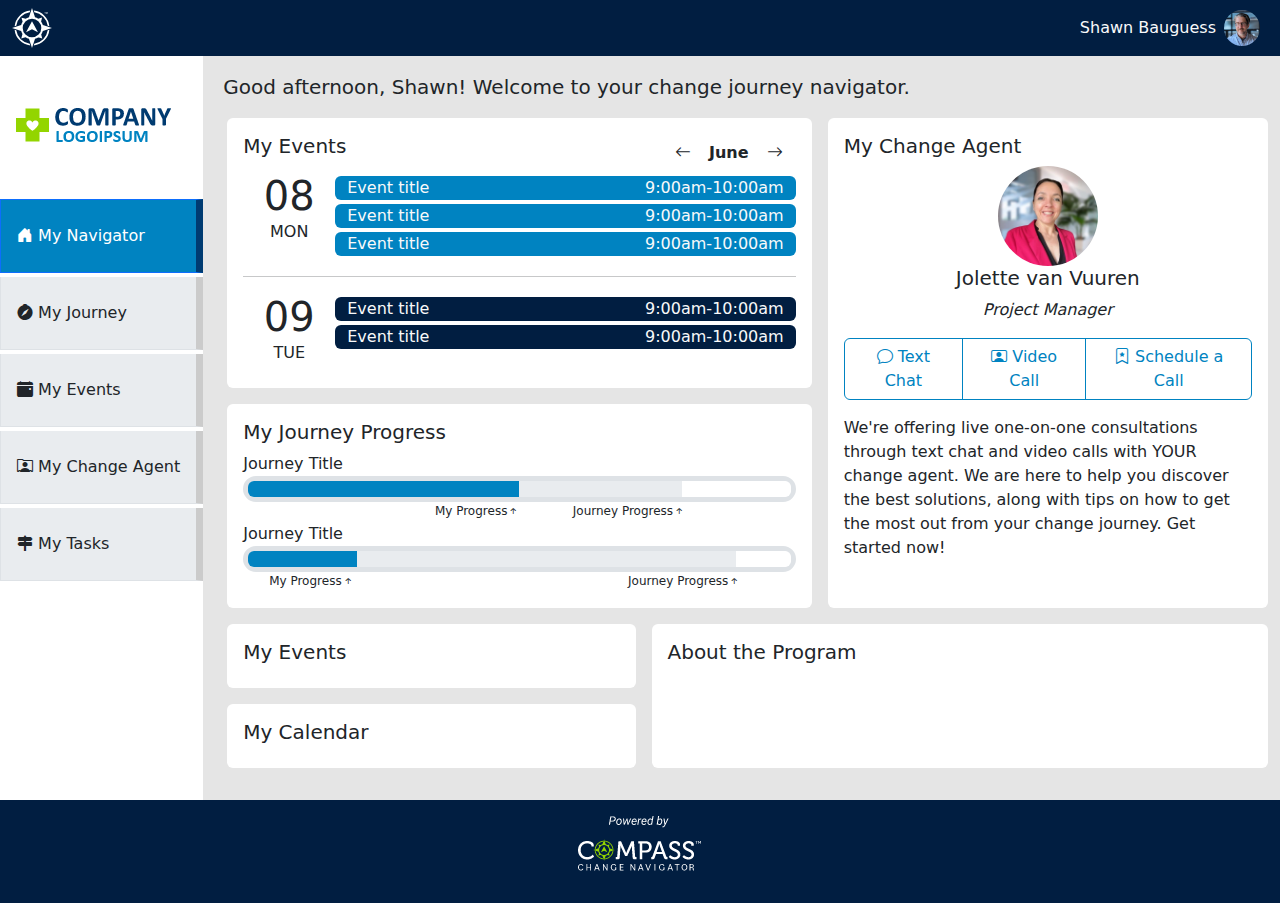
==== index.html @ f13cdc97 "Initial commit" ====
<!doctype html>
<html lang="en" data-bs-theme="auto">

<head>
  <meta charset="utf-8">
  <meta name="viewport" content="width=device-width, initial-scale=1">
  <meta name="description" content="">
  <meta name="author" content="Mark Otto, Jacob Thornton, and Bootstrap contributors">
  <meta name="generator" content="Hugo 0.118.2">
  <title>Compass Discovery</title>
  <link href="css/bootstrap.css" rel="stylesheet">
  <link rel="stylesheet" href="css/bootstrap-icons-1.11.1/bootstrap-icons.css">
  <link href="css/Overrides.css" rel="stylesheet">
  <link href="css/Compass.css" rel="stylesheet">

</head>
<main>

  <body>
    <!-- This is the START of the Header and left menu-->
    <nav class="navbar navbar-expand-lg navbar-dark  compass-header" aria-label="Fifth navbar example">
      <div class="container-fluid">
        <div><a class="navbar-brand" href="#"><img src="Images/CompassLogo.svg" height="40px"></span></a>
          <a href="#" data-bs-target="#sidebar" data-bs-toggle="collapse"
            class="border rounded-3 p-1 text-decoration-none text-light  d-lg-none d-inline"><i
              class="bi bi-list bi-lg py-2 p-1"></i> Menu</a>
        </div>

        <div class="dropdown">
          <a href="#" class="d-flex align-items-center text-decoration-none text-light" data-bs-toggle="dropdown"
            aria-expanded="false">
            Shawn Bauguess <img src="Images/Placeholders/Profile1.jpg" alt="" width="36" height="36"
              class="rounded-circle mx-2 ">
          </a>
          <ul class="dropdown-menu text-small shadow dropdown-menu-lg-end">
            <li><a class="dropdown-item" href="#">New project...</a></li>
            <li><a class="dropdown-item" href="#">Settings</a></li>
            <li><a class="dropdown-item" href="#">Profile</a></li>
            <li>
              <hr class="dropdown-divider">
            </li>
            <li><a class="dropdown-item" href="#">Sign out</a></li>
          </ul>
        </div>

      </div>
    </nav>
    </div>
    <div class="container-fluid">
      <div class="row flex-nowrap">
        <div class="col-auto px-0">
          <div id="sidebar" class="collapse collapse-horizontal show border-0 collapseExample">
            <div id="sidebar-nav" class="list-group border-0 rounded-0 text-sm-start">
              <a href="/" class="d-flex align-items-center link-body-emphasis text-decoration-none">
                <span class="fs-5 px-3 py-5 mt-1"><img src="Images/Placeholders/Logo Placeholder.png"></span>
              </a>
              <a href="#" class="active list-group-item d-inline-block text-truncate compass-leftnav mt-1 py-4"
                data-bs-parent="#sidebar"><i class="bi bi-house-door-fill"></i> <span>My Navigator</span> </a>
              <a href="#" class="list-group-item d-inline-block text-truncate compass-leftnav mt-1 py-4"
                data-bs-parent="#sidebar"><i class="bi bi-compass-fill"></i> <span>My Journey</span></a>
              <a href="#" class="list-group-item d-inline-block text-truncate compass-leftnav mt-1 py-4"
                data-bs-parent="#sidebar"><i class="bi bi-calendar-event-fill"></i> <span>My Events</span></a>
              <a href="#" class="list-group-item d-inline-block text-truncate compass-leftnav mt-1 py-4"
                data-bs-parent="#sidebar"><i class="bi bi-person-rolodex"></i> <span>My Change Agent</span></a>
              <a href="#" class="list-group-item d-inline-block text-truncate compass-leftnav mt-1 py-4"
                data-bs-parent="#sidebar"><i class="bi bi-signpost-2-fill"></i> <span>My Tasks</span></a>
            </div>
          </div>
        </div>
        <main class="col ps-md-2 py-3 compass-bg-body-darkgray">
          <div class="container-fluid">
            <div class="row">
              <!-- Opening message-->
              <div class="col-12">
                <p class="lead">Good afternoon, <strong>Shawn!</strong> Welcome to your change journey navigator.</p>
              </div>
            </div>
            <div class="row mb-lg-3">
              <div class="col-lg-7 m-0 p-0">
                <div class="card mx-3 mb-3 border-0">
                  <div class="card-body">
                    <div class="row">
                      <div class="col-6">
                        <h5 class="card-title">My Events</h5>
                      </div>
                      <div class="col-6 justify-content-end text-end">
                        <div class="cal-month">
                          <button class="btn cal-btn" type="button">
                            <i class="bi bi-arrow-left"></i>
                          </button>
                          <strong class="cal-month-name">June</strong>
                          <select class="form-select cal-month-name d-none">
                            <option value="January">January</option>
                            <option value="February">February</option>
                            <option value="March">March</option>
                            <option value="April">April</option>
                            <option value="May">May</option>
                            <option selected="" value="June">June</option>
                            <option value="July">July</option>
                            <option value="August">August</option>
                            <option value="September">September</option>
                            <option value="October">October</option>
                            <option value="November">November</option>
                            <option value="December">December</option>
                          </select>
                          <button class="btn cal-btn" type="button">
                            <i class="bi bi-arrow-right"></i>
                          </button>
                        </div>
                      </div>
                    </div>
                    <div style="height: 200px;" data-bs-spy="scroll" data-bs-target="#navbar-example2"
                      data-bs-root-margin="0px 0px -40%" data-bs-smooth-scroll="true" class=" w-100 m-0 overflow-auto"
                      tabindex="0">
                      <div class="container-fluid m-0 p-0"></div>
                      <div class="row m-0 p-0">
                        <div class="col-2 text-center"><span class="display-6">08</span><br>MON</div>
                        <div class="col-10">
                          <div class="row rounded bg-primary text-light justify-content-between my-1">
                            <div class="col-sm-6">Event title</div>
                            <div class="col-sm-6 text-end">9:00am-10:00am</div>
                          </div>
                          <div class="row rounded bg-primary text-light justify-content-between my-1">
                            <div class="col-sm-6">Event title</div>
                            <div class="col-sm-6 text-end">9:00am-10:00am</div>
                          </div>
                          <div class="row rounded bg-primary text-light justify-content-between my-1">
                            <div class="col-sm-6">Event title</div>
                            <div class="col-sm-6 text-end">9:00am-10:00am</div>
                          </div>
                        </div>
                      </div>
                      <hr>
                      <div class="row row m-0 p-0">
                        <div class="col-2 text-center"><span class="display-6">09</span><br>TUE</div>
                        <div class="col-10">
                          <div class="row rounded bg-secondary text-light justify-content-between my-1">
                            <div class="col-sm-6">Event title</div>
                            <div class="col-sm-6 text-end">9:00am-10:00am</div>
                          </div>
                          <div class="row rounded bg-secondary text-light justify-content-between my-1">
                            <div class="col-sm-6">Event title</div>
                            <div class="col-sm-6 text-end">9:00am-10:00am</div>
                          </div>
                        </div>
                      </div>
                      <hr>
                      <div class="row m-0 p-0">
                        <div class="col-2 text-center"><span class="display-6">10</span><br>WED</div>
                        <div class="col-10">
                          <div class="row rounded bg-secondary text-light justify-content-between my-1">
                            <div class="col-sm-6">Event title</div>
                            <div class="col-sm-6 text-end">9:00am-10:00am</div>
                          </div>
                          <div class="row rounded bg-secondary text-light justify-content-between my-1">
                            <div class="col-sm-6">Event title</div>
                            <div class="col-sm-6 text-end">9:00am-10:00am</div>
                          </div>
                        </div>
                      </div>
                    </div>
                  </div>
                </div>
                <div class="card mx-3 border-0 ">
                  <div class="card-body ">
                    <h5>My Journey Progress</h5>
                    <h7>Journey Title</h7>
                    <div class="rounded-pill border border-5">
                      <div class="progress-stacked bg-body">
                        <div class="progress" role="progressbar" aria-label="Segment one" aria-valuenow="15"
                          aria-valuemin="0" aria-valuemax="100" style="width: 50%">
                          <div class="progress-bar bg-primary"></div>
                        </div>
                        <div class="progress" role="progressbar" aria-label="Segment two" aria-valuenow="30"
                          aria-valuemin="0" aria-valuemax="100" style="width: 30%">
                          <div class="progress-bar bg-body-secondary"></div>
                        </div>
                      </div>
                    </div>
                    <div class="progress-stacked bg-body mb-1">
                      <div class="text-end bg-body-primary" role="progressbar" aria-label="Segment one"
                        aria-valuenow="15" aria-valuemin="0" aria-valuemax="100" style="width: 50%">
                        <div class="">My Progress<i class="bi bi-arrow-up-short"></i></div>
                      </div>
                      <div class="text-end bg-body-primary" role="progressbar" aria-label="Segment two"
                        aria-valuenow="30" aria-valuemin="0" aria-valuemax="100" style="width: 30%">
                        <div class="">Journey Progress<i class="bi bi-arrow-up-short"></i></div>
                      </div>
                    </div>
                    <h7>Journey Title</h7>
                    <div class="rounded-pill border border-5">
                      <div class="progress-stacked bg-body">
                        <div class="progress" role="progressbar" aria-label="Segment one" aria-valuenow="15"
                          aria-valuemin="0" aria-valuemax="100" style="width: 20%">
                          <div class="progress-bar bg-primary"></div>
                        </div>
                        <div class="progress" role="progressbar" aria-label="Segment two" aria-valuenow="30"
                          aria-valuemin="0" aria-valuemax="100" style="width: 70%">
                          <div class="progress-bar bg-body-secondary"></div>
                        </div>
                      </div>
                    </div>
                    <div class="progress-stacked bg-body mb-1">
                      <div class="text-end bg-body-primary" role="progressbar" aria-label="Segment one"
                        aria-valuenow="15" aria-valuemin="0" aria-valuemax="100" style="width: 20%">
                        <div class="">My Progress<i class="bi bi-arrow-up-short"></i></div>
                      </div>
                      <div class="text-end bg-body-primary" role="progressbar" aria-label="Segment two"
                        aria-valuenow="30" aria-valuemin="0" aria-valuemax="100" style="width: 70%">
                        <div class="">Journey Progress<i class="bi bi-arrow-up-short"></i></div>
                      </div>
                    </div>
                  </div>
                </div>
              </div>
              <div class="col-lg-5 p-3 p-lg-0">
                <div class="card border-0 h-100">
                  <div class="card-body">
                    <h5>My Change Agent</h5>
                    <div class="text-center">
                      <img src="Images/Placeholders/Profile3.jpg" alt="mdo"
                        class="rounded-circle compass-role-img text-center"><br>
                      <h5>Jolette van Vuuren</h5>
                      <h7><em>Project Manager</em></h7><br>

                      <div class="btn-group my-3" role="group" aria-label="Basicoutlined">
                        <button type="button" class="btn btn-outline-primary"><i class="bi bi-chat"></i> Text
                          Chat</button>
                        <button type="button" class="btn btn-outline-primary"><i class="bi bi-person-video"></i> Video
                          Call</button>
                        <button type="button" class="btn btn-outline-primary"><i class="bi bi-bookmark-star"></i>
                          Schedule a Call</button>
                      </div>
                      <p class="text-start">We're offering live one-on-one consultations through text chat and video
                        calls with YOUR change agent. We are here to help you discover the best solutions, along with
                        tips on how to get the most out from your change journey. Get started now!</p>
                    </div>
                  </div>
                </div>
              </div>
            </div>
            <div class="row mb-3">
              <div class="col-lg-5 m-0 p-0">
                <div class="card mx-3 mb-3 border-0">
                  <div class="card-body">
                    <h5 class="card-title">My Events</h5>
                    
                   
                  </div>
                </div>
                <div class="card mx-3 border-0 ">
                  <div class="card-body ">
                    <h5>My Calendar</h5>
                   
                  </div>
                </div>
              </div>
              <div class="col-lg-7 p-3 p-lg-0">
                <div class="card border-0 h-100">
                  <div class="card-body">
                    <h5>About the Program</h5>
                    
                    </div>
                  </div>
                </div>
              </div>
            </div>
          </div>
        </main>
      </div>
    </div>



    <!-- This is the START of the Footer-->
    <footer class="d-flex flex-wrap justify-content-between align-items-center py-3 compass-footer  ">
      <p class="col-4 mb-0 "> </p>

      <a href="/"
        class="col-4 d-flex align-items-center justify-content-center mb-3 mb-0 me-auto link-body-emphasis text-decoration-none">
        <img src="Images/FooterLogo.png" alt="">
      </a>


    </footer>



    <script src="js/bootstrap.bundle.min.js"></script>
</main>
</body>
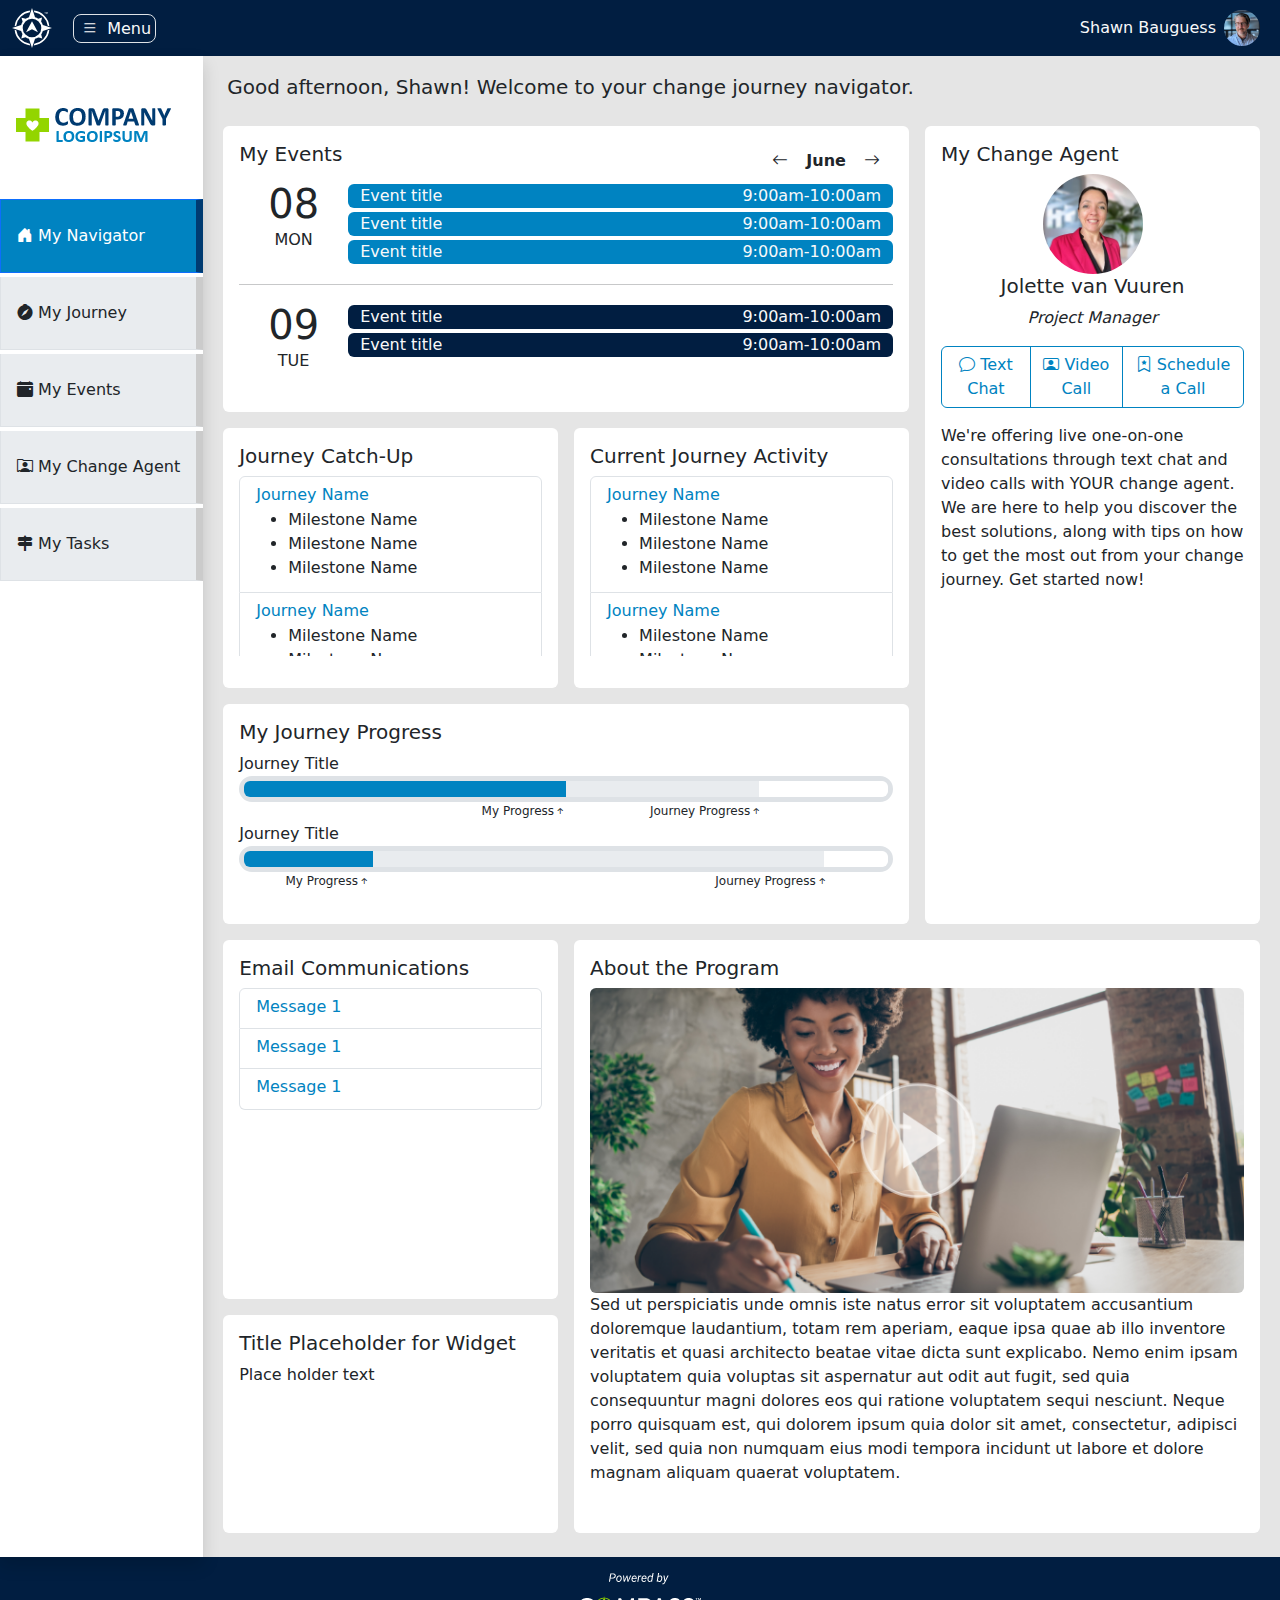
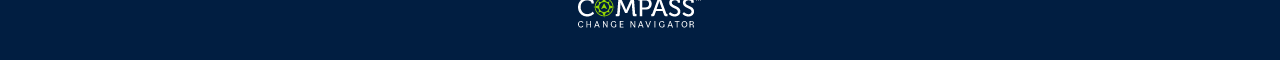
==== commit 403eec4d: "Lots of changes to the layout" ====
--- a/index.html
+++ b/index.html
@@ -22,7 +22,7 @@
       <div class="container-fluid">
         <div><a class="navbar-brand" href="#"><img src="Images/CompassLogo.svg" height="40px"></span></a>
           <a href="#" data-bs-target="#sidebar" data-bs-toggle="collapse"
-            class="border rounded-3 p-1 text-decoration-none text-light  d-lg-none d-inline"><i
+            class="border rounded-3 p-1 text-decoration-none text-light   d-inline"><i
               class="bi bi-list bi-lg py-2 p-1"></i> Menu</a>
         </div>
 
@@ -46,10 +46,10 @@
       </div>
     </nav>
     </div>
-    <div class="container-fluid">
+    <div class="container-fluid ">
       <div class="row flex-nowrap">
-        <div class="col-auto px-0">
-          <div id="sidebar" class="collapse collapse-horizontal show border-0 collapseExample">
+        <div class="col-auto px-0 shadow z-3">
+          <div id="sidebar" class=" collapse collapse-horizontal show border-0 collapseLeft ">
             <div id="sidebar-nav" class="list-group border-0 rounded-0 text-sm-start">
               <a href="/" class="d-flex align-items-center link-body-emphasis text-decoration-none">
                 <span class="fs-5 px-3 py-5 mt-1"><img src="Images/Placeholders/Logo Placeholder.png"></span>
@@ -67,7 +67,7 @@
             </div>
           </div>
         </div>
-        <main class="col ps-md-2 py-3 compass-bg-body-darkgray">
+        <main class="col py-3 compass-bg-body-darkgray">
           <div class="container-fluid">
             <div class="row">
               <!-- Opening message-->
@@ -75,217 +75,369 @@
                 <p class="lead">Good afternoon, <strong>Shawn!</strong> Welcome to your change journey navigator.</p>
               </div>
             </div>
-            <div class="row mb-lg-3">
-              <div class="col-lg-7 m-0 p-0">
-                <div class="card mx-3 mb-3 border-0">
-                  <div class="card-body">
-                    <div class="row">
-                      <div class="col-6">
-                        <h5 class="card-title">My Events</h5>
-                      </div>
-                      <div class="col-6 justify-content-end text-end">
-                        <div class="cal-month">
-                          <button class="btn cal-btn" type="button">
-                            <i class="bi bi-arrow-left"></i>
-                          </button>
-                          <strong class="cal-month-name">June</strong>
-                          <select class="form-select cal-month-name d-none">
-                            <option value="January">January</option>
-                            <option value="February">February</option>
-                            <option value="March">March</option>
-                            <option value="April">April</option>
-                            <option value="May">May</option>
-                            <option selected="" value="June">June</option>
-                            <option value="July">July</option>
-                            <option value="August">August</option>
-                            <option value="September">September</option>
-                            <option value="October">October</option>
-                            <option value="November">November</option>
-                            <option value="December">December</option>
-                          </select>
-                          <button class="btn cal-btn" type="button">
-                            <i class="bi bi-arrow-right"></i>
-                          </button>
-                        </div>
-                      </div>
-                    </div>
-                    <div style="height: 200px;" data-bs-spy="scroll" data-bs-target="#navbar-example2"
-                      data-bs-root-margin="0px 0px -40%" data-bs-smooth-scroll="true" class=" w-100 m-0 overflow-auto"
-                      tabindex="0">
-                      <div class="container-fluid m-0 p-0"></div>
-                      <div class="row m-0 p-0">
-                        <div class="col-2 text-center"><span class="display-6">08</span><br>MON</div>
-                        <div class="col-10">
-                          <div class="row rounded bg-primary text-light justify-content-between my-1">
-                            <div class="col-sm-6">Event title</div>
-                            <div class="col-sm-6 text-end">9:00am-10:00am</div>
-                          </div>
-                          <div class="row rounded bg-primary text-light justify-content-between my-1">
-                            <div class="col-sm-6">Event title</div>
-                            <div class="col-sm-6 text-end">9:00am-10:00am</div>
-                          </div>
-                          <div class="row rounded bg-primary text-light justify-content-between my-1">
-                            <div class="col-sm-6">Event title</div>
-                            <div class="col-sm-6 text-end">9:00am-10:00am</div>
-                          </div>
-                        </div>
-                      </div>
-                      <hr>
-                      <div class="row row m-0 p-0">
-                        <div class="col-2 text-center"><span class="display-6">09</span><br>TUE</div>
-                        <div class="col-10">
-                          <div class="row rounded bg-secondary text-light justify-content-between my-1">
-                            <div class="col-sm-6">Event title</div>
-                            <div class="col-sm-6 text-end">9:00am-10:00am</div>
-                          </div>
-                          <div class="row rounded bg-secondary text-light justify-content-between my-1">
-                            <div class="col-sm-6">Event title</div>
-                            <div class="col-sm-6 text-end">9:00am-10:00am</div>
-                          </div>
-                        </div>
-                      </div>
-                      <hr>
-                      <div class="row m-0 p-0">
-                        <div class="col-2 text-center"><span class="display-6">10</span><br>WED</div>
-                        <div class="col-10">
-                          <div class="row rounded bg-secondary text-light justify-content-between my-1">
-                            <div class="col-sm-6">Event title</div>
-                            <div class="col-sm-6 text-end">9:00am-10:00am</div>
-                          </div>
-                          <div class="row rounded bg-secondary text-light justify-content-between my-1">
-                            <div class="col-sm-6">Event title</div>
-                            <div class="col-sm-6 text-end">9:00am-10:00am</div>
-                          </div>
-                        </div>
-                      </div>
-                    </div>
-                  </div>
-                </div>
-                <div class="card mx-3 border-0 ">
-                  <div class="card-body ">
-                    <h5>My Journey Progress</h5>
-                    <h7>Journey Title</h7>
-                    <div class="rounded-pill border border-5">
-                      <div class="progress-stacked bg-body">
-                        <div class="progress" role="progressbar" aria-label="Segment one" aria-valuenow="15"
-                          aria-valuemin="0" aria-valuemax="100" style="width: 50%">
-                          <div class="progress-bar bg-primary"></div>
-                        </div>
-                        <div class="progress" role="progressbar" aria-label="Segment two" aria-valuenow="30"
-                          aria-valuemin="0" aria-valuemax="100" style="width: 30%">
-                          <div class="progress-bar bg-body-secondary"></div>
-                        </div>
-                      </div>
-                    </div>
-                    <div class="progress-stacked bg-body mb-1">
-                      <div class="text-end bg-body-primary" role="progressbar" aria-label="Segment one"
-                        aria-valuenow="15" aria-valuemin="0" aria-valuemax="100" style="width: 50%">
-                        <div class="">My Progress<i class="bi bi-arrow-up-short"></i></div>
-                      </div>
-                      <div class="text-end bg-body-primary" role="progressbar" aria-label="Segment two"
-                        aria-valuenow="30" aria-valuemin="0" aria-valuemax="100" style="width: 30%">
-                        <div class="">Journey Progress<i class="bi bi-arrow-up-short"></i></div>
-                      </div>
-                    </div>
-                    <h7>Journey Title</h7>
-                    <div class="rounded-pill border border-5">
-                      <div class="progress-stacked bg-body">
-                        <div class="progress" role="progressbar" aria-label="Segment one" aria-valuenow="15"
-                          aria-valuemin="0" aria-valuemax="100" style="width: 20%">
-                          <div class="progress-bar bg-primary"></div>
-                        </div>
-                        <div class="progress" role="progressbar" aria-label="Segment two" aria-valuenow="30"
-                          aria-valuemin="0" aria-valuemax="100" style="width: 70%">
-                          <div class="progress-bar bg-body-secondary"></div>
-                        </div>
-                      </div>
-                    </div>
-                    <div class="progress-stacked bg-body mb-1">
-                      <div class="text-end bg-body-primary" role="progressbar" aria-label="Segment one"
-                        aria-valuenow="15" aria-valuemin="0" aria-valuemax="100" style="width: 20%">
-                        <div class="">My Progress<i class="bi bi-arrow-up-short"></i></div>
-                      </div>
-                      <div class="text-end bg-body-primary" role="progressbar" aria-label="Segment two"
-                        aria-valuenow="30" aria-valuemin="0" aria-valuemax="100" style="width: 70%">
-                        <div class="">Journey Progress<i class="bi bi-arrow-up-short"></i></div>
+            <!-- NOTE: The widet cards must be in a col for aligment -->
+            <!-- Row 1 of widgets-->
+            <div class="row">
+              <!-- Col 1 of widgets-->
+              <div class="col-lg-8 p-0">
+                <div class="row">
+                  <!-- My Events widget -->
+                  <div class="col-12 pb-3">
+                    <div class="card m-2 border-0 h-100">
+                      <div class="card-body">
+                        <div class="row">
+                          <div class="col-6">
+                            <h5 class="card-title">My Events</h5>
+                          </div>
+                          <div class="col-6 justify-content-end text-end">
+                            <div class="cal-month">
+                              <button class="btn cal-btn" type="button">
+                                <i class="bi bi-arrow-left"></i>
+                              </button>
+                              <strong class="cal-month-name">June</strong>
+                              <select class="form-select cal-month-name d-none">
+                                <option value="January">January</option>
+                                <option value="February">February</option>
+                                <option value="March">March</option>
+                                <option value="April">April</option>
+                                <option value="May">May</option>
+                                <option selected="" value="June">June</option>
+                                <option value="July">July</option>
+                                <option value="August">August</option>
+                                <option value="September">September</option>
+                                <option value="October">October</option>
+                                <option value="November">November</option>
+                                <option value="December">December</option>
+                              </select>
+                              <button class="btn cal-btn" type="button">
+                                <i class="bi bi-arrow-right"></i>
+                              </button>
+                            </div>
+                          </div>
+                        </div>
+                        <div style="height: 200px;" data-bs-spy="scroll" data-bs-target="#navbar-example2"
+                          data-bs-root-margin="0px 0px -40%" data-bs-smooth-scroll="true"
+                          class=" w-100 m-0 overflow-auto" tabindex="0">
+                          <div class="container-fluid m-0 p-0"></div>
+                          <div class="row m-0 p-0">
+                            <div class="col-2 text-center"><span class="display-6">08</span><br>MON</div>
+                            <div class="col-10">
+                              <div class="row rounded bg-primary text-light justify-content-between my-1">
+                                <div class="col-sm-6">Event title</div>
+                                <div class="col-sm-6 text-end">9:00am-10:00am</div>
+                              </div>
+                              <div class="row rounded bg-primary text-light justify-content-between my-1">
+                                <div class="col-sm-6">Event title</div>
+                                <div class="col-sm-6 text-end">9:00am-10:00am</div>
+                              </div>
+                              <div class="row rounded bg-primary text-light justify-content-between my-1">
+                                <div class="col-sm-6">Event title</div>
+                                <div class="col-sm-6 text-end">9:00am-10:00am</div>
+                              </div>
+                            </div>
+                          </div>
+                          <hr>
+                          <div class="row row m-0 p-0">
+                            <div class="col-2 text-center"><span class="display-6">09</span><br>TUE</div>
+                            <div class="col-10">
+                              <div class="row rounded bg-secondary text-light justify-content-between my-1">
+                                <div class="col-sm-6">Event title</div>
+                                <div class="col-sm-6 text-end">9:00am-10:00am</div>
+                              </div>
+                              <div class="row rounded bg-secondary text-light justify-content-between my-1">
+                                <div class="col-sm-6">Event title</div>
+                                <div class="col-sm-6 text-end">9:00am-10:00am</div>
+                              </div>
+                            </div>
+                          </div>
+                          <hr>
+                          <div class="row m-0 p-0">
+                            <div class="col-2 text-center"><span class="display-6">10</span><br>WED</div>
+                            <div class="col-10">
+                              <div class="row rounded bg-secondary text-light justify-content-between my-1">
+                                <div class="col-sm-6">Event title</div>
+                                <div class="col-sm-6 text-end">9:00am-10:00am</div>
+                              </div>
+                              <div class="row rounded bg-secondary text-light justify-content-between my-1">
+                                <div class="col-sm-6">Event title</div>
+                                <div class="col-sm-6 text-end">9:00am-10:00am</div>
+                              </div>
+                            </div>
+                          </div>
+                        </div>
+                      </div>
+                    </div>
+                  </div>
+                  <!-- NOTE: if the nested col is half the width it will need the pe-md-0 and ps-md-0 on the left and right boxes -->
+                  <div class="col-md-6 pe-md-0 pb-3">
+                    <div class="card m-2 border-0 h-100">
+                      <div class="card-body">
+                        <h5>Journey Catch-Up</h5>
+                        <div style="height: 180px;" data-bs-spy="scroll" data-bs-target="#navbar-example2"
+                          data-bs-root-margin="0px 0px -40%" data-bs-smooth-scroll="true"
+                          class=" w-100 m-0 overflow-auto" tabindex="0">
+                          <div class="list-group">
+                            <a href="#" class="list-group-item list-group-item-action">
+                              <div class="d-flex w-100 justify-content-between">
+                                <h6 class="mb-1 text-primary">Journey Name</h6>
+                              </div>
+                              <ul class="mb-1">
+                                <li class="">Milestone Name</li>
+                                <li class="">Milestone Name</li>
+                                <li class="">Milestone Name</li>
+                              </ul>
+                            </a>
+                            <a href="#" class="list-group-item list-group-item-action">
+                              <div class="d-flex w-100 justify-content-between">
+                                <h6 class="mb-1 text-primary">Journey Name</h6>
+                              </div>
+                              <ul class="mb-1">
+                                <li class="">Milestone Name</li>
+                                <li class="">Milestone Name</li>
+                                <li class="">Milestone Name</li>
+                              </ul>
+                            </a>
+                            <a href="#" class="list-group-item list-group-item-action">
+                              <div class="d-flex w-100 justify-content-between">
+                                <h6 class="mb-1 text-primary">Journey Name</h6>
+                              </div>
+                              <ul class="mb-1">
+                                <li class="">Milestone Name</li>
+                                <li class="">Milestone Name</li>
+                                <li class="">Milestone Name</li>
+                              </ul>
+                            </a>
+                          </div>
+                        </div>
+                      </div>
+                    </div>
+                  </div>
+                  <div class="col-md-6 ps-md-0 pb-3">
+                    <div class="card m-2 border-0 h-100">
+                      <div class="card-body">
+                        <h5>Current Journey Activity</h5>
+                        <div style="height: 180px;" data-bs-spy="scroll" data-bs-target="#navbar-example2"
+                          data-bs-root-margin="0px 0px -40%" data-bs-smooth-scroll="true"
+                          class=" w-100 m-0 overflow-auto" tabindex="0">
+                          <div class="list-group">
+                            <a href="#" class="list-group-item list-group-item-action">
+                              <div class="d-flex w-100 justify-content-between">
+                                <h6 class="mb-1 text-primary">Journey Name</h6>
+                              </div>
+                              <ul class="mb-1">
+                                <li class="">Milestone Name</li>
+                                <li class="">Milestone Name</li>
+                                <li class="">Milestone Name</li>
+                              </ul>
+                            </a>
+                            <a href="#" class="list-group-item list-group-item-action">
+                              <div class="d-flex w-100 justify-content-between">
+                                <h6 class="mb-1 text-primary">Journey Name</h6>
+                              </div>
+                              <ul class="mb-1">
+                                <li class="">Milestone Name</li>
+                                <li class="">Milestone Name</li>
+                                <li class="">Milestone Name</li>
+                              </ul>
+                            </a>
+                            <a href="#" class="list-group-item list-group-item-action">
+                              <div class="d-flex w-100 justify-content-between">
+                                <h6 class="mb-1 text-primary">Journey Name</h6>
+                              </div>
+                              <ul class="mb-1">
+                                <li class="">Milestone Name</li>
+                                <li class="">Milestone Name</li>
+                                <li class="">Milestone Name</li>
+                              </ul>
+                            </a>
+                          </div>
+                        </div>
+                      </div>
+                    </div>
+                  </div>
+                  <!-- My Journey widget-->
+                  <div class="col-12 pb-3">
+                    <div class="card m-2 border-0 h-100">
+                      <div class="card-body ">
+                        <h5>My Journey Progress</h5>
+                        <h7>Journey Title</h7>
+                        <div class="rounded-pill border border-5">
+                          <div class="progress-stacked bg-body">
+                            <div class="progress" role="progressbar" aria-label="Segment one" aria-valuenow="15"
+                              aria-valuemin="0" aria-valuemax="100" style="width: 50%">
+                              <div class="progress-bar bg-primary"></div>
+                            </div>
+                            <div class="progress" role="progressbar" aria-label="Segment two" aria-valuenow="30"
+                              aria-valuemin="0" aria-valuemax="100" style="width: 30%">
+                              <div class="progress-bar bg-body-secondary"></div>
+                            </div>
+                          </div>
+                        </div>
+                        <div class="progress-stacked bg-body mb-1">
+                          <div class="text-end bg-body-primary" role="progressbar" aria-label="Segment one"
+                            aria-valuenow="15" aria-valuemin="0" aria-valuemax="100" style="width: 50%">
+                            <div class="">My Progress<i class="bi bi-arrow-up-short"></i></div>
+                          </div>
+                          <div class="text-end bg-body-primary" role="progressbar" aria-label="Segment two"
+                            aria-valuenow="30" aria-valuemin="0" aria-valuemax="100" style="width: 30%">
+                            <div class="">Journey Progress<i class="bi bi-arrow-up-short"></i></div>
+                          </div>
+                        </div>
+                        <h7>Journey Title</h7>
+                        <div class="rounded-pill border border-5">
+                          <div class="progress-stacked bg-body">
+                            <div class="progress" role="progressbar" aria-label="Segment one" aria-valuenow="15"
+                              aria-valuemin="0" aria-valuemax="100" style="width: 20%">
+                              <div class="progress-bar bg-primary"></div>
+                            </div>
+                            <div class="progress" role="progressbar" aria-label="Segment two" aria-valuenow="30"
+                              aria-valuemin="0" aria-valuemax="100" style="width: 70%">
+                              <div class="progress-bar bg-body-secondary"></div>
+                            </div>
+                          </div>
+                        </div>
+                        <div class="progress-stacked bg-body mb-1">
+                          <div class="text-end bg-body-primary" role="progressbar" aria-label="Segment one"
+                            aria-valuenow="15" aria-valuemin="0" aria-valuemax="100" style="width: 20%">
+                            <div class="">My Progress<i class="bi bi-arrow-up-short"></i></div>
+                          </div>
+                          <div class="text-end bg-body-primary" role="progressbar" aria-label="Segment two"
+                            aria-valuenow="30" aria-valuemin="0" aria-valuemax="100" style="width: 70%">
+                            <div class="">Journey Progress<i class="bi bi-arrow-up-short"></i></div>
+                          </div>
+                        </div>
                       </div>
                     </div>
                   </div>
                 </div>
               </div>
-              <div class="col-lg-5 p-3 p-lg-0">
-                <div class="card border-0 h-100">
-                  <div class="card-body">
-                    <h5>My Change Agent</h5>
-                    <div class="text-center">
-                      <img src="Images/Placeholders/Profile3.jpg" alt="mdo"
-                        class="rounded-circle compass-role-img text-center"><br>
-                      <h5>Jolette van Vuuren</h5>
-                      <h7><em>Project Manager</em></h7><br>
-
-                      <div class="btn-group my-3" role="group" aria-label="Basicoutlined">
-                        <button type="button" class="btn btn-outline-primary"><i class="bi bi-chat"></i> Text
-                          Chat</button>
-                        <button type="button" class="btn btn-outline-primary"><i class="bi bi-person-video"></i> Video
-                          Call</button>
-                        <button type="button" class="btn btn-outline-primary"><i class="bi bi-bookmark-star"></i>
-                          Schedule a Call</button>
-                      </div>
-                      <p class="text-start">We're offering live one-on-one consultations through text chat and video
-                        calls with YOUR change agent. We are here to help you discover the best solutions, along with
-                        tips on how to get the most out from your change journey. Get started now!</p>
+              <!-- Col 2 of widgets-->
+              <div class="col-lg-4 p-0">
+                <!-- My Change Agent widget-->
+                <!-- NOTE: the columns that are full height need a bottom patting at the row level -->
+                <div class="row h-100 pb-3">
+                  <div class="col ">
+                    <div class="card m-2 border-0 h-100">
+                      <div class="card-body">
+                        <h5>My Change Agent</h5>
+                        <div class="text-center">
+                          <img src="Images/Placeholders/Profile3.jpg" alt="mdo"
+                            class="rounded-circle compass-role-img text-center"><br>
+                          <h5>Jolette van Vuuren</h5>
+                          <h7><em>Project Manager</em></h7><br>
+                          <div class="btn-group my-3" role="group" aria-label="Basicoutlined">
+                            <button type="button" class="btn btn-outline-primary"><i class="bi bi-chat"></i> Text
+                              Chat</button>
+                            <button type="button" class="btn btn-outline-primary"><i class="bi bi-person-video"></i>
+                              Video
+                              Call</button>
+                            <button type="button" class="btn btn-outline-primary"><i class="bi bi-bookmark-star"></i>
+                              Schedule a Call</button>
+                          </div>
+                          <p class="text-start">We're offering live one-on-one consultations through text chat and video
+                            calls with YOUR change agent. We are here to help you discover the best solutions, along
+                            with
+                            tips on how to get the most out from your change journey. Get started now!</p>
+                        </div>
+                      </div>
                     </div>
                   </div>
                 </div>
               </div>
             </div>
-            <div class="row mb-3">
-              <div class="col-lg-5 m-0 p-0">
-                <div class="card mx-3 mb-3 border-0">
-                  <div class="card-body">
-                    <h5 class="card-title">My Events</h5>
-                    
-                   
-                  </div>
-                </div>
-                <div class="card mx-3 border-0 ">
-                  <div class="card-body ">
-                    <h5>My Calendar</h5>
-                   
+            <!-- END of Row 1 of widgets-->
+            <!-- Row 2 of widgets-->
+            <div class="row">
+              <!-- Col left of widgets-->
+              <div class="col-lg-4 p-0">
+                <div class="row h-100">
+                  <!-- My Events widget -->
+                  <div class="col-12 pb-3 ">
+                    <div class="card m-2 border-0 h-100">
+                      <div class="card-body">
+                        <h5>Email Communications</h5>
+                        <div style="height: 180px;" data-bs-spy="scroll" data-bs-target="#navbar-example2"
+                        data-bs-root-margin="0px 0px -40%" data-bs-smooth-scroll="true"
+                        class=" w-100 m-0 overflow-auto" tabindex="0">
+                        <div class="list-group">
+                          <a href="#" class="list-group-item list-group-item-action">
+                            <div class="d-flex w-100 justify-content-between">
+                              <h6 class="mb-1 text-primary">Message 1</h6>
+                            </div>
+                           
+                          </a>
+                          <a href="#" class="list-group-item list-group-item-action">
+                            <div class="d-flex w-100 justify-content-between">
+                              <h6 class="mb-1 text-primary">Message 1</h6>
+                            </div>
+                            
+                          </a>
+                          <a href="#" class="list-group-item list-group-item-action">
+                            <div class="d-flex w-100 justify-content-between">
+                              <h6 class="mb-1 text-primary">Message 1</h6>
+                            </div>
+                           
+                          </a>
+                        </div>
+                      </div>
+
+                      </div>
+                    </div>
+                  </div>
+                  <!-- My Journey widget-->
+                  <div class="col-12 pb-3">
+                    <div class="card m-2 border-0 h-100">
+                      <div class="card-body ">
+                        <h5>Title Placeholder for Widget</h5>
+                        <p>Place holder text </p>
+                  
+
+                      </div>
+                    </div>
                   </div>
                 </div>
               </div>
-              <div class="col-lg-7 p-3 p-lg-0">
-                <div class="card border-0 h-100">
-                  <div class="card-body">
-                    <h5>About the Program</h5>
-                    
+              <!-- Col right of widgets-->
+              <div class="col-lg-8 p-0">
+                <!-- My Change Agent widget-->
+                <!-- NOTE: the columns that are full height need a bottom patting at the row level -->
+                <div class="row  h-100">
+
+                  <div class="col-12 pb-3">
+                    <div class="card m-2 border-0 h-100">
+                      <div class="card-body">
+                        <h5>About the Program</h5>
+                        <img class="img-fluid rounded mx-auto d-block" src="Images/Placeholders/Group 2513.png">
+                        <p>Sed ut perspiciatis unde omnis iste natus error sit voluptatem accusantium doloremque laudantium, totam rem aperiam, eaque ipsa quae ab illo inventore veritatis et quasi architecto beatae vitae dicta sunt explicabo. Nemo enim ipsam voluptatem quia voluptas sit aspernatur aut odit aut fugit, sed quia consequuntur magni dolores eos qui ratione voluptatem sequi nesciunt. Neque porro quisquam est, qui dolorem ipsum quia dolor sit amet, consectetur, adipisci velit, sed quia non numquam eius modi tempora incidunt ut labore et dolore magnam aliquam quaerat voluptatem. </p>
+                      </div>
                     </div>
                   </div>
                 </div>
               </div>
             </div>
+            <!-- END of Row 2 of widgets-->
           </div>
-        </main>
       </div>
-    </div>
-
-
-
-    <!-- This is the START of the Footer-->
-    <footer class="d-flex flex-wrap justify-content-between align-items-center py-3 compass-footer  ">
-      <p class="col-4 mb-0 "> </p>
-
-      <a href="/"
-        class="col-4 d-flex align-items-center justify-content-center mb-3 mb-0 me-auto link-body-emphasis text-decoration-none">
-        <img src="Images/FooterLogo.png" alt="">
-      </a>
-
-
-    </footer>
-
-
-
-    <script src="js/bootstrap.bundle.min.js"></script>
+</main>
+</div>
+</div>
+
+
+
+<!-- This is the START of the Footer-->
+<footer class="d-flex flex-wrap justify-content-between align-items-center py-3 compass-footer  ">
+  <p class="col-4 mb-0 "> </p>
+
+  <a href="/"
+    class="col-4 d-flex align-items-center justify-content-center mb-3 mb-0 me-auto link-body-emphasis text-decoration-none">
+    <img src="Images/FooterLogo.png" alt="">
+  </a>
+
+
+</footer>
+
+
+
+<script src="js/bootstrap.bundle.min.js"></script>
 </main>
 </body>--- a/css/Compass.css
+++ b/css/Compass.css
@@ -203,11 +203,13 @@
 
 
  @media (max-width: 767px) {
- .collapseExample {
+ .collapseLeft {
   position: absolute;
   left: 0;
   z-index: 10000;
   background-color: #fff;
-  shadow
-}
- }+  box-shadow: var(--bs-box-shadow) !important;
+  
+}
+
+ }
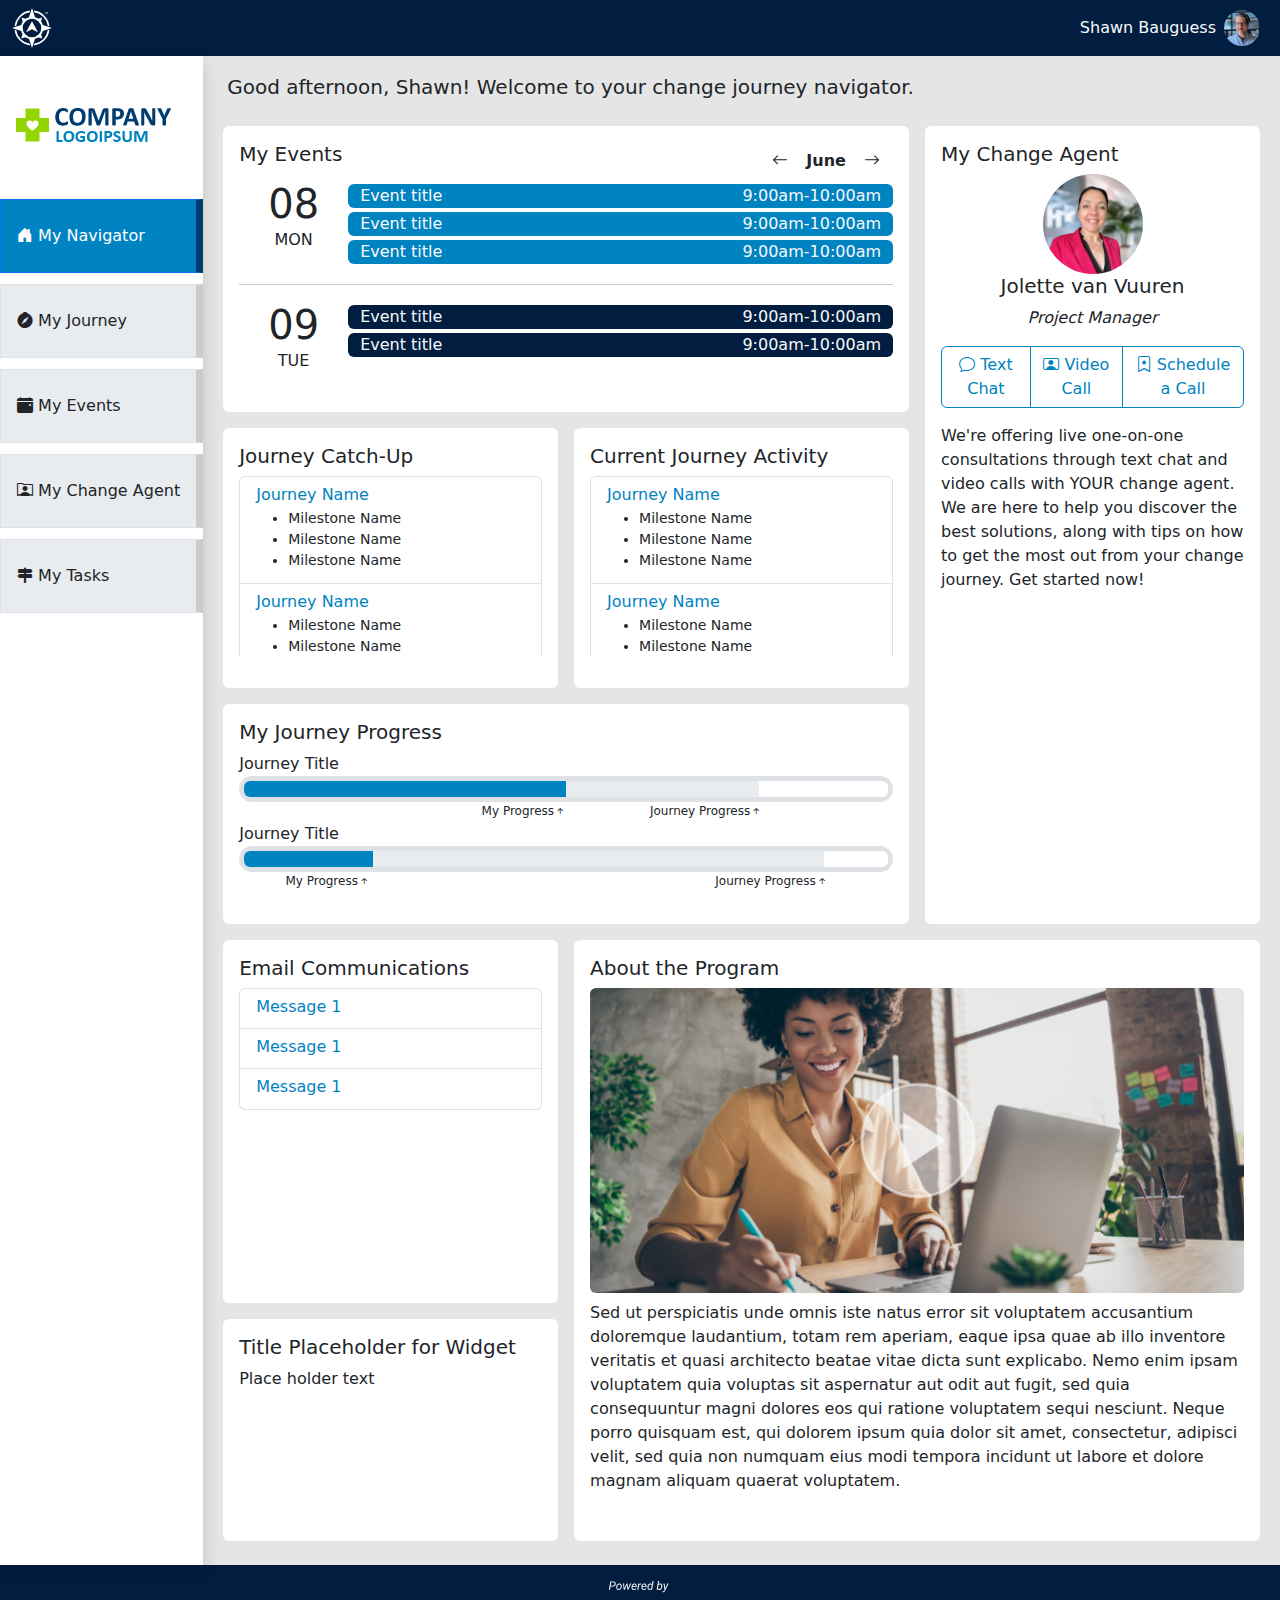
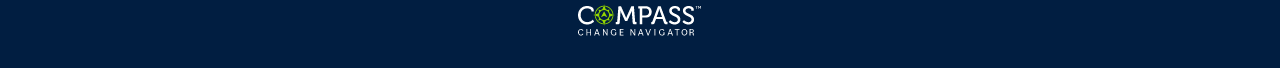
==== commit 7779a577: "Menu update for responsiveness and accesability" ====
--- a/index.html
+++ b/index.html
@@ -7,11 +7,12 @@
   <meta name="description" content="">
   <meta name="author" content="Mark Otto, Jacob Thornton, and Bootstrap contributors">
   <meta name="generator" content="Hugo 0.118.2">
-  <title>Compass Discovery</title>
+  <title>Compass Navigator</title>
   <link href="css/bootstrap.css" rel="stylesheet">
   <link rel="stylesheet" href="css/bootstrap-icons-1.11.1/bootstrap-icons.css">
   <link href="css/Overrides.css" rel="stylesheet">
   <link href="css/Compass.css" rel="stylesheet">
+  <link rel="stylesheet" href="https://cdn.jsdelivr.net/npm/bootstrap-icons@1.11.1/font/bootstrap-icons.css">
 
 </head>
 <main>
@@ -21,10 +22,17 @@
     <nav class="navbar navbar-expand-lg navbar-dark  compass-header" aria-label="Fifth navbar example">
       <div class="container-fluid">
         <div><a class="navbar-brand" href="#"><img src="Images/CompassLogo.svg" height="40px"></span></a>
-          <a href="#" data-bs-target="#sidebar" data-bs-toggle="collapse"
-            class="border rounded-3 p-1 text-decoration-none text-light   d-inline"><i
-              class="bi bi-list bi-lg py-2 p-1"></i> Menu</a>
+           <button class="btn btn-outline-light btn-sm d-lg-none d-inline" type="button" data-bs-toggle="offcanvas" data-bs-target="#offcanvasExample" aria-controls="offcanvasExample">
+          <i class="bi bi-list bi-lg py-2 p-1"></i> Menu</a>
+        </button>
         </div>
+
+
+
+
+       
+
+
 
         <div class="dropdown">
           <a href="#" class="d-flex align-items-center text-decoration-none text-light" data-bs-toggle="dropdown"
@@ -46,27 +54,57 @@
       </div>
     </nav>
     </div>
+   
     <div class="container-fluid ">
-      <div class="row flex-nowrap">
-        <div class="col-auto px-0 shadow z-3">
-          <div id="sidebar" class=" collapse collapse-horizontal show border-0 collapseLeft ">
-            <div id="sidebar-nav" class="list-group border-0 rounded-0 text-sm-start">
-              <a href="/" class="d-flex align-items-center link-body-emphasis text-decoration-none">
-                <span class="fs-5 px-3 py-5 mt-1"><img src="Images/Placeholders/Logo Placeholder.png"></span>
-              </a>
-              <a href="#" class="active list-group-item d-inline-block text-truncate compass-leftnav mt-1 py-4"
-                data-bs-parent="#sidebar"><i class="bi bi-house-door-fill"></i> <span>My Navigator</span> </a>
-              <a href="#" class="list-group-item d-inline-block text-truncate compass-leftnav mt-1 py-4"
-                data-bs-parent="#sidebar"><i class="bi bi-compass-fill"></i> <span>My Journey</span></a>
-              <a href="#" class="list-group-item d-inline-block text-truncate compass-leftnav mt-1 py-4"
-                data-bs-parent="#sidebar"><i class="bi bi-calendar-event-fill"></i> <span>My Events</span></a>
-              <a href="#" class="list-group-item d-inline-block text-truncate compass-leftnav mt-1 py-4"
-                data-bs-parent="#sidebar"><i class="bi bi-person-rolodex"></i> <span>My Change Agent</span></a>
-              <a href="#" class="list-group-item d-inline-block text-truncate compass-leftnav mt-1 py-4"
-                data-bs-parent="#sidebar"><i class="bi bi-signpost-2-fill"></i> <span>My Tasks</span></a>
-            </div>
-          </div>
+      <div class="row flex-nowrap"> 
+      
+     <div class="col-auto p-0 m-0 shadow z-3"> 
+      
+<nav class="navbar navbar-expand-lg d-inline" aria-label="Offcanvas navbar large">
+        
+     
+
+<div class="offcanvas offcanvas-start compass-col-leftnav p-0" tabindex="-1" id="offcanvasExample" aria-labelledby="offcanvasExampleLabel">        
+  <div class="offcanvas-header m-0 p-0">
+     <button type="button" class="btn-close position-absolute top-0 end-0 pt-4 pe-4" data-bs-dismiss="offcanvas" aria-label="Close"></button>
+  </div>
+  <div class="offcanvas-body p-0">
+    <div class="border-0 collapseLeft ">
+      <div id="sidebar-nav" class="list-group border-0 rounded-0 text-sm-start">
+        <a href="/" class="d-flex align-items-center link-body-emphasis text-decoration-none">
+          <span class="fs-5 px-3 py-5 mt-1"><img src="Images/Placeholders/Logo Placeholder.png"></span>
+        </a>
+        <ul class="nav flex-column ">
+          <li class="nav-item mt-1 ">
+        <a href="#" class="active list-group-item d-inline-block text-truncate compass-leftnav py-4 w-100"
+          data-bs-parent="#sidebar"><i class="bi bi-house-door-fill"></i> <span>My Navigator</span> </a>
+        </li>
+        <li class="nav-item mt-1 ">
+        <a href="#" class="list-group-item d-inline-block text-truncate compass-leftnav py-4 w-100"
+          data-bs-parent="#sidebar"><i class="bi bi-compass-fill"></i> <span>My Journey</span></a>
+        </li>
+        <li class="nav-item mt-1 ">
+        <a href="#" class="list-group-item d-inline-block text-truncate compass-leftnav py-4 w-100"
+          data-bs-parent="#sidebar"><i class="bi bi-calendar-event-fill"></i> <span>My Events</span></a>
+        </li>
+        <li class="nav-item mt-1 ">
+        <a href="#" class="list-group-item d-inline-block text-truncate compass-leftnav py-4 w-100"
+          data-bs-parent="#sidebar"><i class="bi bi-person-rolodex"></i> <span>My Change Agent</span></a>
+        </li>
+        <li class="nav-item mt-1 ">
+        <a href="#" class="list-group-item d-inline-block text-truncate compass-leftnav py-4 w-100"
+          data-bs-parent="#sidebar"><i class="bi bi-signpost-2-fill"></i> <span>My Tasks</span></a>
+        </li>
+        </ul>
+      </div>
+    </div>
         </div>
+
+</div>
+
+</nav>
+</div>
+
         <main class="col py-3 compass-bg-body-darkgray">
           <div class="container-fluid">
             <div class="row">
@@ -120,8 +158,8 @@
                           class=" w-100 m-0 overflow-auto" tabindex="0">
                           <div class="container-fluid m-0 p-0"></div>
                           <div class="row m-0 p-0">
-                            <div class="col-2 text-center"><span class="display-6">08</span><br>MON</div>
-                            <div class="col-10">
+                            <div class="col-3 col-sm-2 text-center text-nowrap"><span class="display-6">08</span><br>MON</div>
+                            <div class="col-9 col-sm-10">
                               <div class="row rounded bg-primary text-light justify-content-between my-1">
                                 <div class="col-sm-6">Event title</div>
                                 <div class="col-sm-6 text-end">9:00am-10:00am</div>
@@ -138,8 +176,8 @@
                           </div>
                           <hr>
                           <div class="row row m-0 p-0">
-                            <div class="col-2 text-center"><span class="display-6">09</span><br>TUE</div>
-                            <div class="col-10">
+                            <div class="col-3 col-sm-2 text-center text-nowrap"><span class="display-6">09</span><br>TUE</div>
+                            <div class="col-9 col-sm-10">
                               <div class="row rounded bg-secondary text-light justify-content-between my-1">
                                 <div class="col-sm-6">Event title</div>
                                 <div class="col-sm-6 text-end">9:00am-10:00am</div>
@@ -152,8 +190,8 @@
                           </div>
                           <hr>
                           <div class="row m-0 p-0">
-                            <div class="col-2 text-center"><span class="display-6">10</span><br>WED</div>
-                            <div class="col-10">
+                            <div class="col-3 col-sm-2 text-center text-nowrap"><span class="display-6">10</span><br>WED</div>
+                            <div class="col-9 col-sm-10">
                               <div class="row rounded bg-secondary text-light justify-content-between my-1">
                                 <div class="col-sm-6">Event title</div>
                                 <div class="col-sm-6 text-end">9:00am-10:00am</div>
@@ -176,32 +214,32 @@
                         <div style="height: 180px;" data-bs-spy="scroll" data-bs-target="#navbar-example2"
                           data-bs-root-margin="0px 0px -40%" data-bs-smooth-scroll="true"
                           class=" w-100 m-0 overflow-auto" tabindex="0">
-                          <div class="list-group">
-                            <a href="#" class="list-group-item list-group-item-action">
-                              <div class="d-flex w-100 justify-content-between">
-                                <h6 class="mb-1 text-primary">Journey Name</h6>
-                              </div>
-                              <ul class="mb-1">
-                                <li class="">Milestone Name</li>
-                                <li class="">Milestone Name</li>
-                                <li class="">Milestone Name</li>
-                              </ul>
-                            </a>
-                            <a href="#" class="list-group-item list-group-item-action">
-                              <div class="d-flex w-100 justify-content-between">
-                                <h6 class="mb-1 text-primary">Journey Name</h6>
-                              </div>
-                              <ul class="mb-1">
-                                <li class="">Milestone Name</li>
-                                <li class="">Milestone Name</li>
-                                <li class="">Milestone Name</li>
-                              </ul>
-                            </a>
-                            <a href="#" class="list-group-item list-group-item-action">
-                              <div class="d-flex w-100 justify-content-between">
-                                <h6 class="mb-1 text-primary">Journey Name</h6>
-                              </div>
-                              <ul class="mb-1">
+                          <div class="list-group mb-1">
+                            <a href="#" class="list-group-item list-group-item-action">
+                              <div class="d-flex w-100 justify-content-between">
+                                <h6 class="mb-1 text-primary">Journey Name</h6>
+                              </div>
+                              <ul class="mb-1 small">
+                                <li class="">Milestone Name</li>
+                                <li class="">Milestone Name</li>
+                                <li class="">Milestone Name</li>
+                              </ul>
+                            </a>
+                            <a href="#" class="list-group-item list-group-item-action">
+                              <div class="d-flex w-100 justify-content-between">
+                                <h6 class="mb-1 text-primary">Journey Name</h6>
+                              </div>
+                              <ul class="mb-1 small">
+                                <li class="">Milestone Name</li>
+                                <li class="">Milestone Name</li>
+                                <li class="">Milestone Name</li>
+                              </ul>
+                            </a>
+                            <a href="#" class="list-group-item list-group-item-action">
+                              <div class="d-flex w-100 justify-content-between">
+                                <h6 class="mb-1 text-primary">Journey Name</h6>
+                              </div>
+                              <ul class="mb-1 small">
                                 <li class="">Milestone Name</li>
                                 <li class="">Milestone Name</li>
                                 <li class="">Milestone Name</li>
@@ -219,32 +257,32 @@
                         <div style="height: 180px;" data-bs-spy="scroll" data-bs-target="#navbar-example2"
                           data-bs-root-margin="0px 0px -40%" data-bs-smooth-scroll="true"
                           class=" w-100 m-0 overflow-auto" tabindex="0">
-                          <div class="list-group">
-                            <a href="#" class="list-group-item list-group-item-action">
-                              <div class="d-flex w-100 justify-content-between">
-                                <h6 class="mb-1 text-primary">Journey Name</h6>
-                              </div>
-                              <ul class="mb-1">
-                                <li class="">Milestone Name</li>
-                                <li class="">Milestone Name</li>
-                                <li class="">Milestone Name</li>
-                              </ul>
-                            </a>
-                            <a href="#" class="list-group-item list-group-item-action">
-                              <div class="d-flex w-100 justify-content-between">
-                                <h6 class="mb-1 text-primary">Journey Name</h6>
-                              </div>
-                              <ul class="mb-1">
-                                <li class="">Milestone Name</li>
-                                <li class="">Milestone Name</li>
-                                <li class="">Milestone Name</li>
-                              </ul>
-                            </a>
-                            <a href="#" class="list-group-item list-group-item-action">
-                              <div class="d-flex w-100 justify-content-between">
-                                <h6 class="mb-1 text-primary">Journey Name</h6>
-                              </div>
-                              <ul class="mb-1">
+                          <div class="list-group mb-1">
+                            <a href="#" class="list-group-item list-group-item-action">
+                              <div class="d-flex w-100 justify-content-between">
+                                <h6 class="mb-1 text-primary">Journey Name</h6>
+                              </div>
+                              <ul class="mb-1 small">
+                                <li class="">Milestone Name</li>
+                                <li class="">Milestone Name</li>
+                                <li class="">Milestone Name</li>
+                              </ul>
+                            </a>
+                            <a href="#" class="list-group-item list-group-item-action">
+                              <div class="d-flex w-100 justify-content-between">
+                                <h6 class="mb-1 text-primary">Journey Name</h6>
+                              </div>
+                              <ul class="mb-1 small">
+                                <li class="">Milestone Name</li>
+                                <li class="">Milestone Name</li>
+                                <li class="">Milestone Name</li>
+                              </ul>
+                            </a>
+                            <a href="#" class="list-group-item list-group-item-action">
+                              <div class="d-flex w-100 justify-content-between">
+                                <h6 class="mb-1 text-primary">Journey Name</h6>
+                              </div>
+                              <ul class="mb-1 small">
                                 <li class="">Milestone Name</li>
                                 <li class="">Milestone Name</li>
                                 <li class="">Milestone Name</li>
@@ -407,7 +445,7 @@
                     <div class="card m-2 border-0 h-100">
                       <div class="card-body">
                         <h5>About the Program</h5>
-                        <img class="img-fluid rounded mx-auto d-block" src="Images/Placeholders/Group 2513.png">
+                        <img class="img-fluid rounded mx-auto d-block mb-2" src="Images/Placeholders/Group 2513.png">
                         <p>Sed ut perspiciatis unde omnis iste natus error sit voluptatem accusantium doloremque laudantium, totam rem aperiam, eaque ipsa quae ab illo inventore veritatis et quasi architecto beatae vitae dicta sunt explicabo. Nemo enim ipsam voluptatem quia voluptas sit aspernatur aut odit aut fugit, sed quia consequuntur magni dolores eos qui ratione voluptatem sequi nesciunt. Neque porro quisquam est, qui dolorem ipsum quia dolor sit amet, consectetur, adipisci velit, sed quia non numquam eius modi tempora incidunt ut labore et dolore magnam aliquam quaerat voluptatem. </p>
                       </div>
                     </div>
--- a/css/Compass.css
+++ b/css/Compass.css
@@ -201,8 +201,9 @@
 }
  .compass-bg-body-darkgray {background-color: #E5E5E5;}
 
-
- @media (max-width: 767px) {
+/*___________________________________________________________________*/
+
+/* @media (max-width: 767px) {
  .collapseLeft {
   position: absolute;
   left: 0;
@@ -212,4 +213,4 @@
   
 }
 
- }
+ }*/
